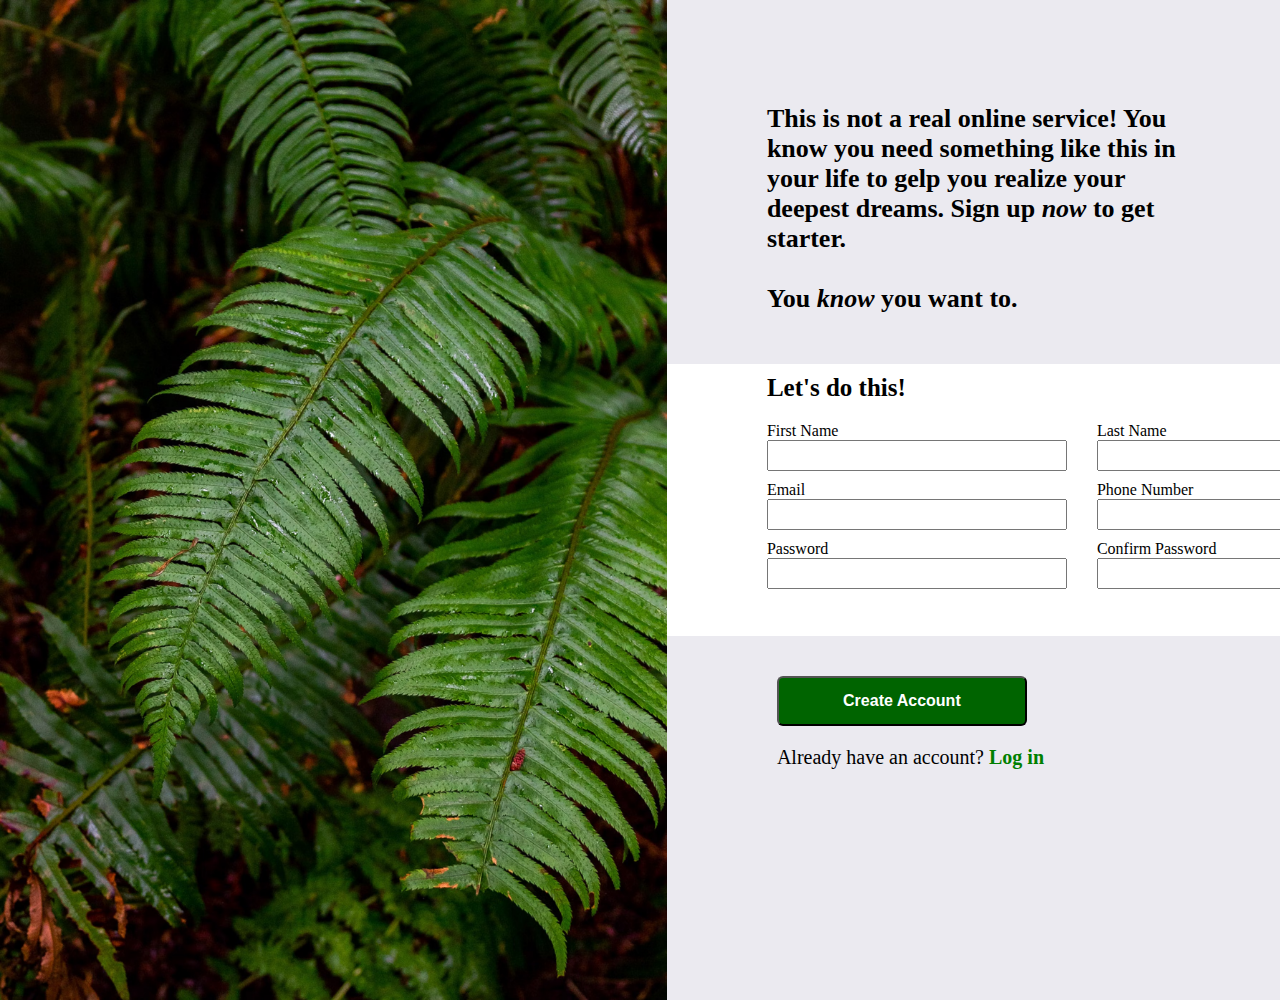
==== index.html @ b90f75a9 "create intial html and css" ====
<!DOCTYPE html>
<html lang="en">
<head>
  <meta charset="UTF-8">
  <meta name="viewport" content="width=device-width, initial-scale=1.0">
  <link rel="stylesheet" href="style.css">
  <title>Sign Up Form</title>
</head>
<body>
  <div class="flex">
    <img src="photo-1585202900225-6d3ac20a6962.avif" class="rainforest" alt="">
  <div class="column">
    <div class="header box">
      <div class="text1">
        This is not a real online service! You know you need something like this in your life to gelp you realize your deepest dreams. Sign up <i>now</i> to get starter.
      </div>
      <div class="text2">
        You <i>know</i> you want to.
      </div>
    </div>
    <div class="form box">
      <div id="letsdothis">Let's do this!</div>

      <form action="action-page.html" method="get">
      
      <div class="column-format">
        <div class="column1">
          <div>
            <label for="first_name">First Name</label>
            <input type="text" id="first_name" name="first_name">
          </div>
          <div>
            <label for="email">Email</label>
            <input type="email" name="email" id="email">
          </div>
          <div>
            <label for="password">Password</label>
            <input type="password" name="password" id="password">
          </div>
        </div>
        <div class="column2">
          <div>
            <label for="last_name">Last Name</label>
            <input type="text" name="last_name" id="last_name">
          </div>
          <div>
            <label for="phone">Phone Number</label>
            <input type="tel" name="phone" id="phone">
          </div>
          <div>
            <label for="confirmPasword">Confirm Password</label>
            <input type="password" name="confirmPasword" id="confirmPasword">
          </div>
        </div>
      </div>



      </form>


    </div>
    <div class="footer box">
      <button class="submit-button" type="submit">Create Account</button>
      
      <div class="account-text">
        <div>Already have an account? <span class="green-text">Log in</span></div>
      </div>

    </div>
  </div>
  </div>
</body>
</html>
---- style.css ----
body {
  margin: 0px;
}

.flex {
  display: flex;
}

.column {
  display: flex;
  flex-direction: column;
  width: 100%;
  background-color: rgb(223, 235, 239);
}

.rainforest {
  width: 800px;
  height: 1000px;
}

.header {
  font-size: 26px;
  font-weight: bolder;
  height: 40%;
  background-color: #ebeaf0;
  display: flex;
  flex-direction: column;
  justify-content: end;
}

.form {
  height: 30%;
  background-color: white;
}

.footer {
  height: 40%;
  background-color: rgb(235, 234, 240);
}

.text1 {
  margin-left: 100px;
  margin-bottom: 30px;
  font-weight: 550;
  width: 60%;
}

.text2 {
  margin-left: 100px;
  font: 550;
  width: 70%;
  margin-bottom: 50px;
}

.submit-button {
  font-size: 16px;
  font-weight: bold;
  margin-left: 110px;
  margin-top: 40px;
  width: 250px;
  height: 50px;
  border-radius: 6px;
  background-color: darkgreen;
  color: white ;
}

.green-text {
  color: green;
  font-weight: bold;
}

.account-text {
  font-size: 20px;
  margin-top: 20px;
  margin-left: 110px;
}

#letsdothis {
  margin-left: 100px;
  margin-top: 10px;
  font-size: 25px;
  font-weight: 550;
}

.column-format {
  display: flex;
  margin-left: 100px;
  margin-top: 20px;
  gap: 30px;
}

.column1 {
  display: flex;
  flex-direction: column;
  width: 300px;
  gap: 10px;
}

input {
  height: 25px;
}

.column1 div {
  display: flex;
  flex-direction: column;
}

.column2 {
  display: flex;
  flex-direction: column;
  justify-content: flex-end;
  width: 300px;
  gap: 10px;
}

.column2 div {
  display: flex;
  flex-direction: column;
}
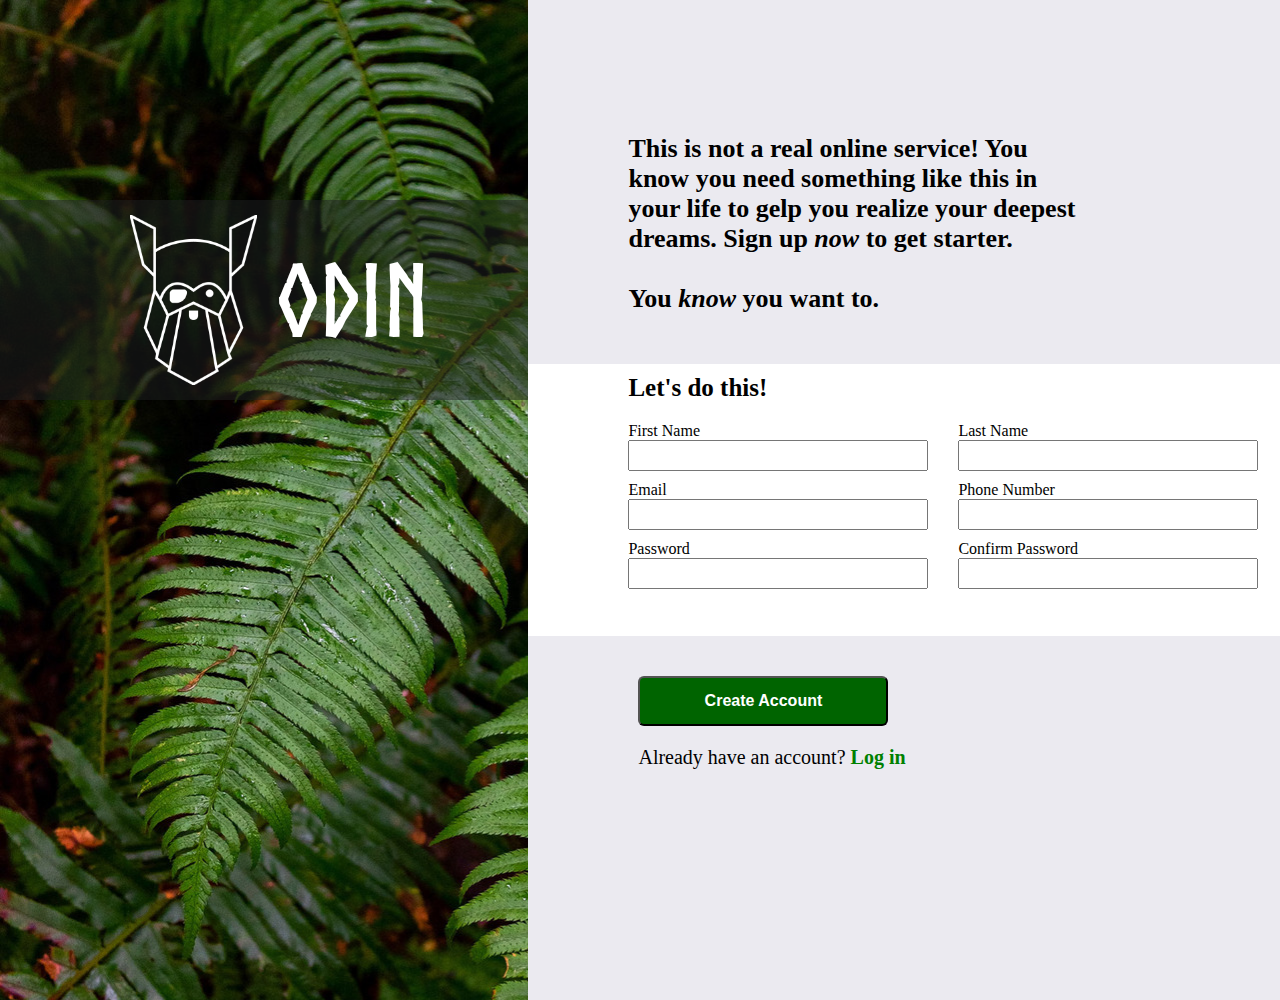
==== commit 511f5a5c: "Finish project" ====
--- a/index.html
+++ b/index.html
@@ -8,7 +8,9 @@
 </head>
 <body>
   <div class="flex">
-    <img src="photo-1585202900225-6d3ac20a6962.avif" class="rainforest" alt="">
+    <div class="rainforest">
+      <div class="odin-text"><img src="odin-lined.png" alt="odin" class="odin-pic">ODIN</div>
+    </div>
   <div class="column">
     <div class="header box">
       <div class="text1">
@@ -54,15 +56,10 @@
         </div>
       </div>
 
-
-
-      </form>
-
-
     </div>
     <div class="footer box">
       <button class="submit-button" type="submit">Create Account</button>
-      
+    </form>
       <div class="account-text">
         <div>Already have an account? <span class="green-text">Log in</span></div>
       </div>
--- a/style.css
+++ b/style.css
@@ -1,3 +1,9 @@
+@font-face {
+  font-family: Norse;
+  src: url(Norse-Bold.otf);
+}
+
+
 body {
   margin: 0px;
 }
@@ -14,7 +20,9 @@
 }
 
 .rainforest {
-  width: 800px;
+  display: flex;
+  background-image: url(rainforest-picture.jpg);
+  width: 900px;
   height: 1000px;
 }
 
@@ -116,4 +124,23 @@
 .column2 div {
   display: flex;
   flex-direction: column;
+}
+
+.odin-text {
+  color: white;
+  font-family: norse;
+  display: flex;
+  align-items: center;
+  font-family: ;
+  font-size: 100px;
+  margin-top: 200px;
+  height: 200px;
+  width: 100%;
+  background-color: rgba(29, 32, 32, 0.5);
+}
+
+.odin-pic {
+  margin-right: 20px;
+  margin-left: 130px;
+  height: 170px;
 }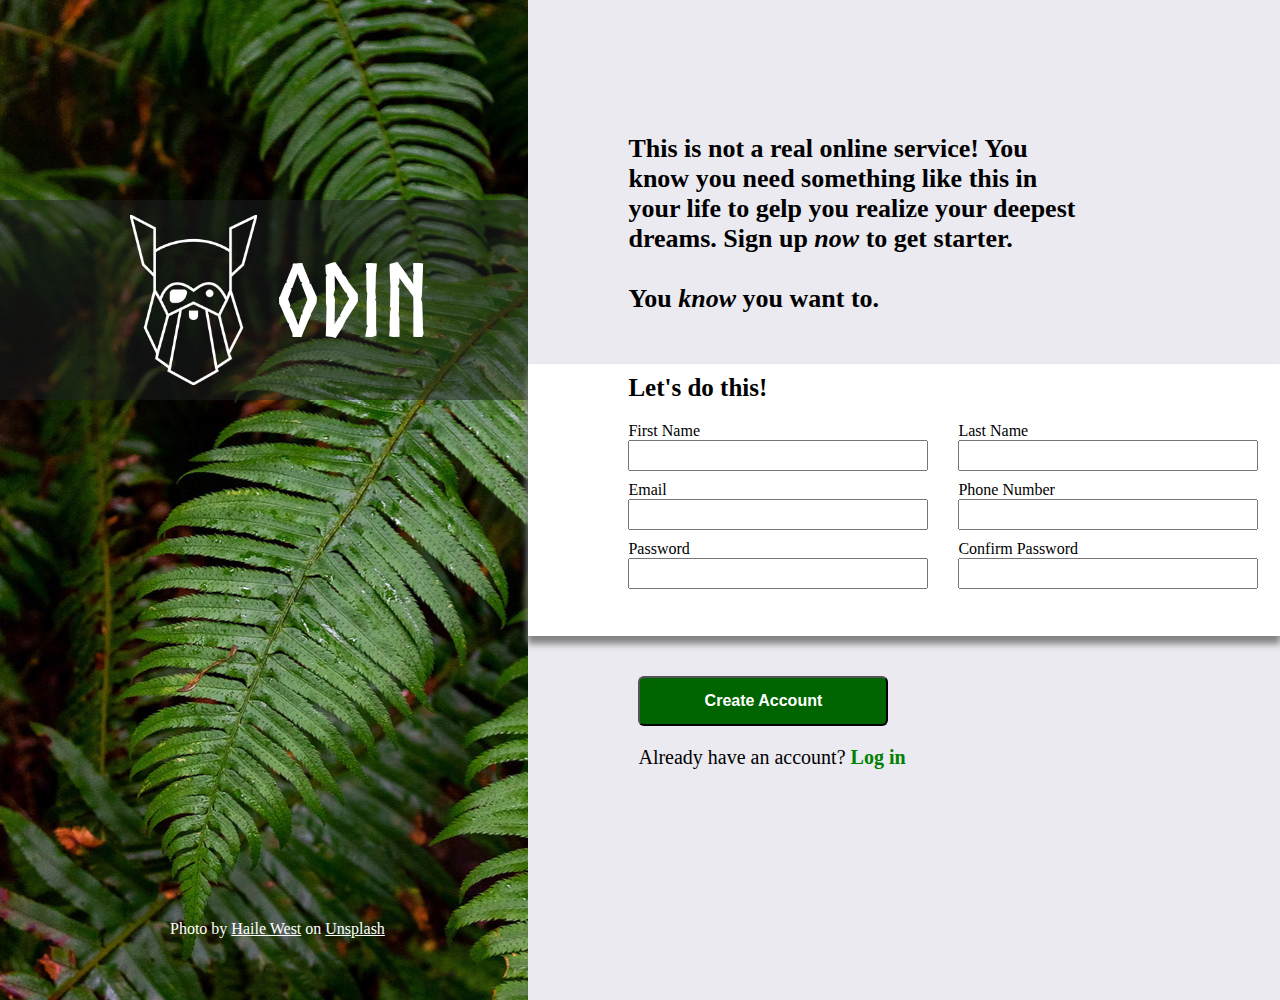
==== commit c4e97a98: "Add photo credits and box-shadow" ====
--- a/index.html
+++ b/index.html
@@ -9,7 +9,8 @@
 <body>
   <div class="flex">
     <div class="rainforest">
-      <div class="odin-text"><img src="odin-lined.png" alt="odin" class="odin-pic">ODIN</div>
+      <div class="odin-text odin-format"><img src="odin-lined.png" alt="odin" class="odin-pic">ODIN</div>
+      <div class="photo-credits">Photo by <a href="https://unsplash.com/@haliewestphoto">Haile West</a> on <a href="https://unsplash.com/photos/green-leaf-plant-in-close-up-photography-25xggax4bSA">Unsplash</a></div>
     </div>
   <div class="column">
     <div class="header box">
--- a/style.css
+++ b/style.css
@@ -2,7 +2,6 @@
   font-family: Norse;
   src: url(Norse-Bold.otf);
 }
-
 
 body {
   margin: 0px;
@@ -16,11 +15,11 @@
   display: flex;
   flex-direction: column;
   width: 100%;
-  background-color: rgb(223, 235, 239);
 }
 
 .rainforest {
   display: flex;
+  flex-direction: column;
   background-image: url(rainforest-picture.jpg);
   width: 900px;
   height: 1000px;
@@ -36,14 +35,16 @@
   justify-content: end;
 }
 
-.form {
-  height: 30%;
-  background-color: white;
-}
-
 .footer {
   height: 40%;
   background-color: rgb(235, 234, 240);
+}
+
+.form {
+  position: relative;
+  box-shadow: 0px 7px 7px 1px rgb(130, 130, 130);
+  height: 30%;
+  background-color: white;
 }
 
 .text1 {
@@ -143,4 +144,19 @@
   margin-right: 20px;
   margin-left: 130px;
   height: 170px;
+}
+
+.odin-format {
+  display: flex;
+}
+
+.photo-credits {
+  margin-top: 520px;
+  width: 300px;
+  margin-left: 170px;
+  color: white;
+}
+
+.photo-credits a{
+  color: white;
 }